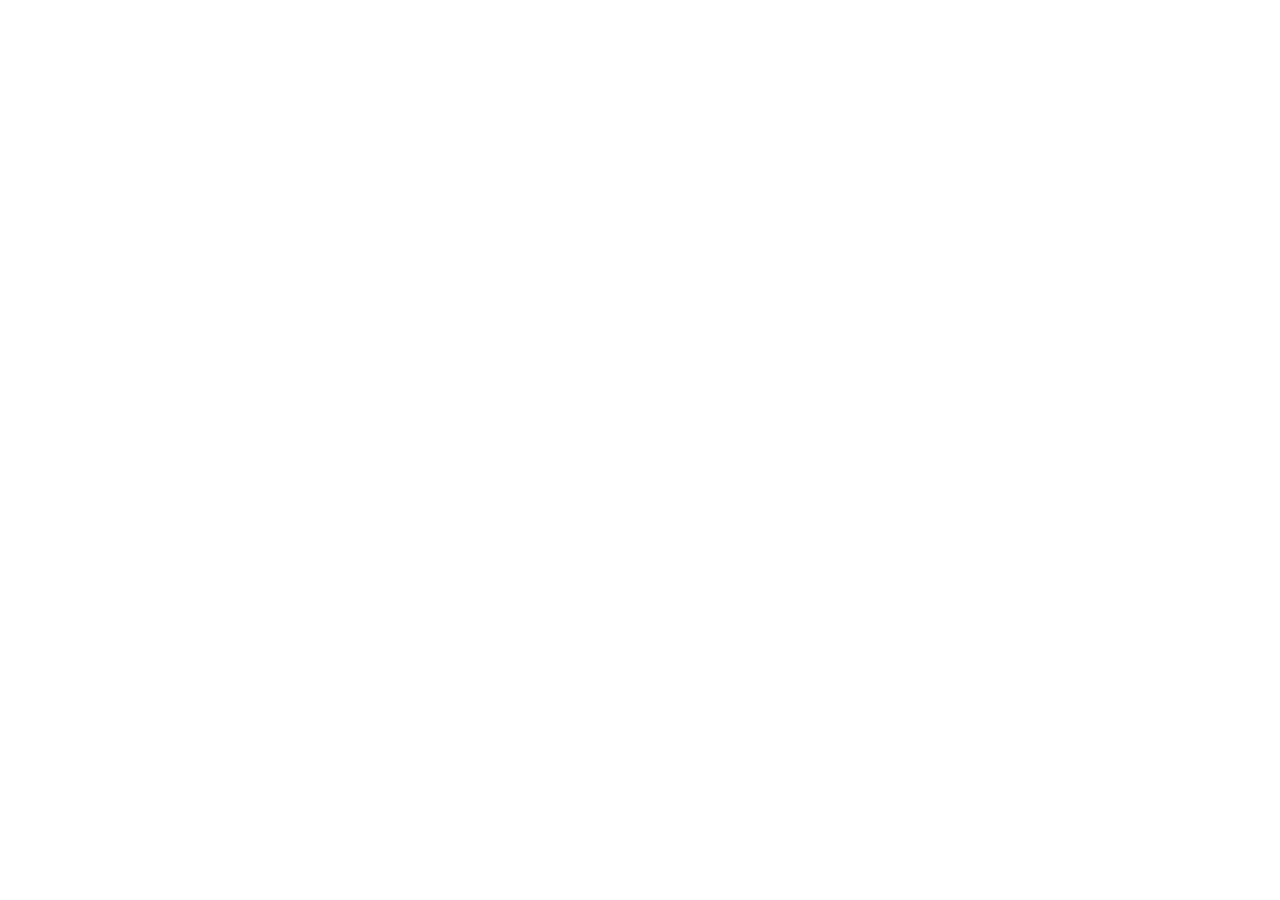
==== clientportal/index.html @ d2e88988 "Add clientportal entry to the private Casa Norte pilot" ====
<!doctype html>
<html lang="es">
<head>
  <meta charset="utf-8">
  <meta name="viewport" content="width=device-width, initial-scale=1">
  <meta name="robots" content="noindex, nofollow, noarchive">
  <meta name="referrer" content="no-referrer">
  <meta http-equiv="refresh" content="0; url=https://northreach-client-portal.jorgearteaga49.chatgpt.site">
  <title>Portal privado | Casa Norte</title>
  <link rel="icon" href="/assets/images/favicon.png">
  <style>
    :root { color-scheme: light; font-family: system-ui, sans-serif; color: #153e35; background: #fff; }
    body { margin: 0; min-height: 100vh; display: grid; place-items: center; }
    main { box-sizing: border-box; width: 100%; max-width: 32rem; padding: 2rem; text-align: center; }
    img { display: block; width: 12rem; max-width: 100%; height: auto; margin: 0 auto 2rem; }
    h1 { font-family: Georgia, serif; font-size: 2rem; }
    p { font-size: 1rem; line-height: 1.6; }
    a { display: inline-block; padding: .85rem 1.2rem; border-radius: .4rem; background: #153e35; color: #fff; text-decoration: none; font-size: 1rem; }
    a:focus-visible { outline: 3px solid #7b8145; outline-offset: 4px; }
  </style>
</head>
<body>
  <main>
    <img src="/assets/images/casa-norte-logo.png" alt="Casa Norte">
    <h1>Portal privado</h1>
    <p>Abriendo tu espacio de Casa Norte. Se requiere acceso autorizado.</p>
    <a href="https://northreach-client-portal.jorgearteaga49.chatgpt.site" referrerpolicy="no-referrer">Continuar al portal</a>
  </main>
  <script>window.location.replace("https://northreach-client-portal.jorgearteaga49.chatgpt.site");</script>
</body>
</html>
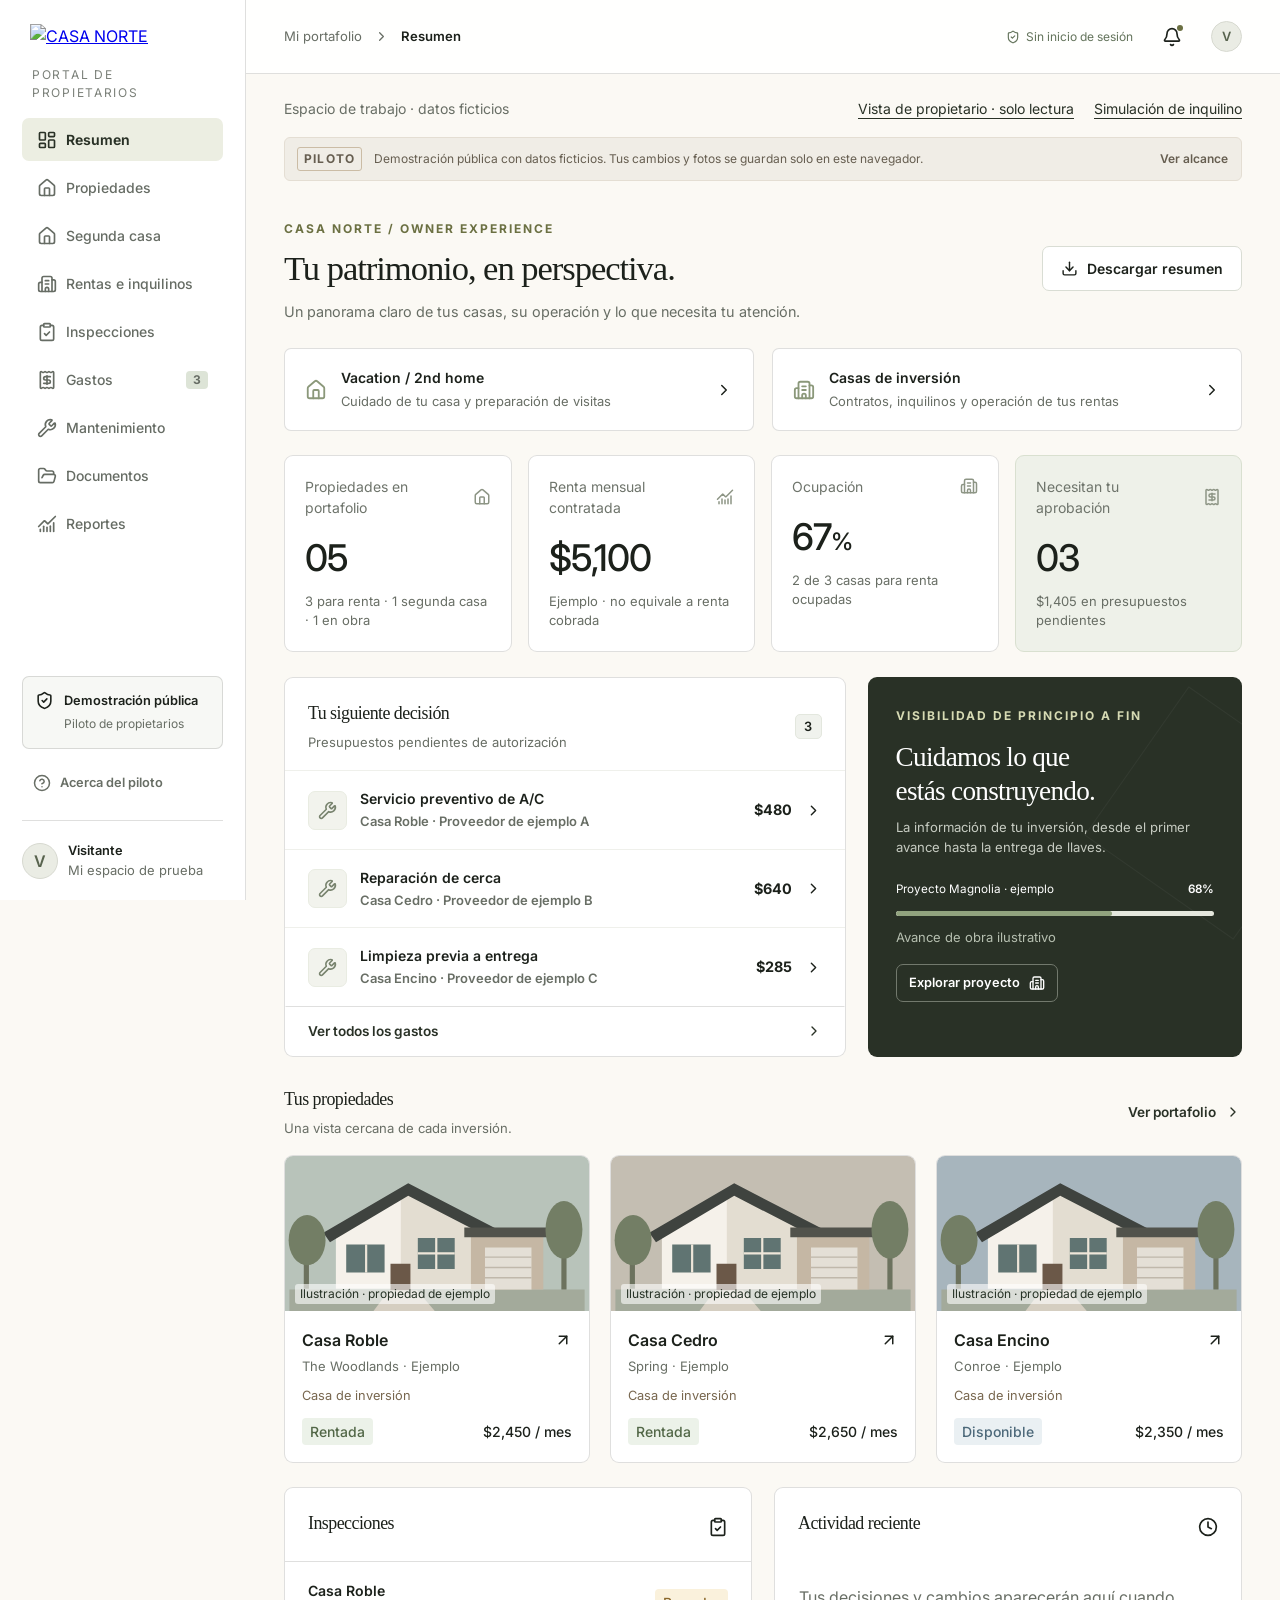
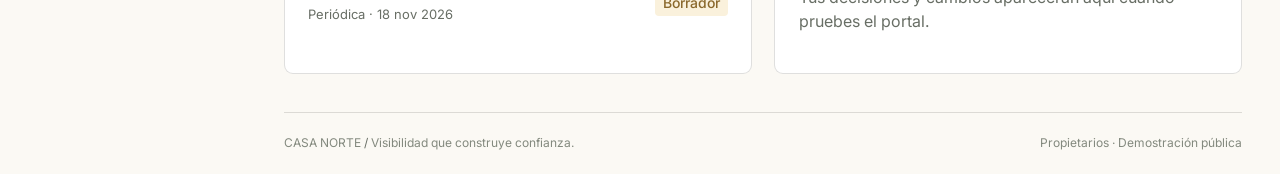
==== commit b166e9ac: "Host Casa Norte portal directly on GitHub Pages" ====
--- a/clientportal/index.html
+++ b/clientportal/index.html
@@ -1,31 +1 @@
-<!doctype html>
-<html lang="es">
-<head>
-  <meta charset="utf-8">
-  <meta name="viewport" content="width=device-width, initial-scale=1">
-  <meta name="robots" content="noindex, nofollow, noarchive">
-  <meta name="referrer" content="no-referrer">
-  <meta http-equiv="refresh" content="0; url=https://northreach-client-portal.jorgearteaga49.chatgpt.site">
-  <title>Portal privado | Casa Norte</title>
-  <link rel="icon" href="/assets/images/favicon.png">
-  <style>
-    :root { color-scheme: light; font-family: system-ui, sans-serif; color: #153e35; background: #fff; }
-    body { margin: 0; min-height: 100vh; display: grid; place-items: center; }
-    main { box-sizing: border-box; width: 100%; max-width: 32rem; padding: 2rem; text-align: center; }
-    img { display: block; width: 12rem; max-width: 100%; height: auto; margin: 0 auto 2rem; }
-    h1 { font-family: Georgia, serif; font-size: 2rem; }
-    p { font-size: 1rem; line-height: 1.6; }
-    a { display: inline-block; padding: .85rem 1.2rem; border-radius: .4rem; background: #153e35; color: #fff; text-decoration: none; font-size: 1rem; }
-    a:focus-visible { outline: 3px solid #7b8145; outline-offset: 4px; }
-  </style>
-</head>
-<body>
-  <main>
-    <img src="/assets/images/casa-norte-logo.png" alt="Casa Norte">
-    <h1>Portal privado</h1>
-    <p>Abriendo tu espacio de Casa Norte. Se requiere acceso autorizado.</p>
-    <a href="https://northreach-client-portal.jorgearteaga49.chatgpt.site" referrerpolicy="no-referrer">Continuar al portal</a>
-  </main>
-  <script>window.location.replace("https://northreach-client-portal.jorgearteaga49.chatgpt.site");</script>
-</body>
-</html>
+<!doctype html><html lang="es"><head><meta charset="utf-8"><meta name="viewport" content="width=device-width,initial-scale=1"><meta name="robots" content="noindex,nofollow"><meta http-equiv="refresh" content="0;url=/portal/"><title>Portal | Casa Norte</title></head><body><a href="/portal/">Entrar al portal de Casa Norte</a><script>location.replace("/portal/");</script></body></html>
